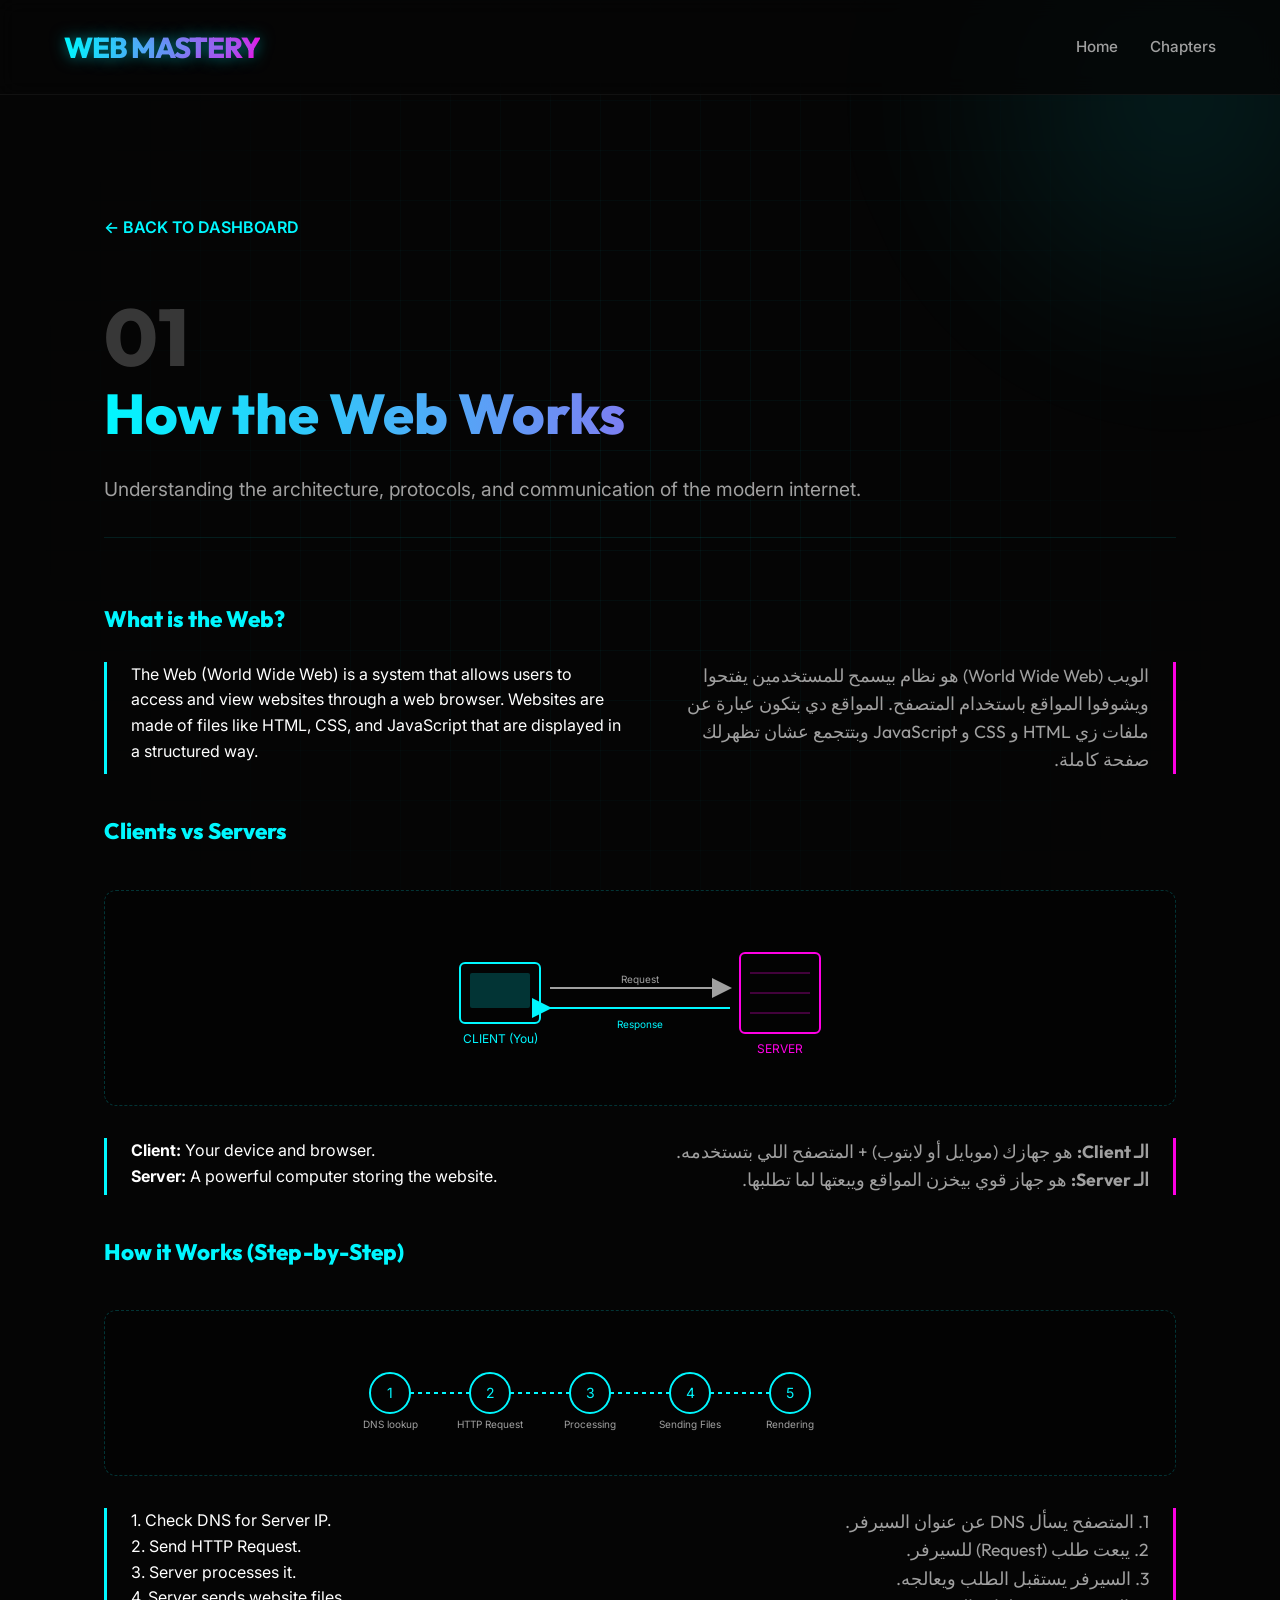
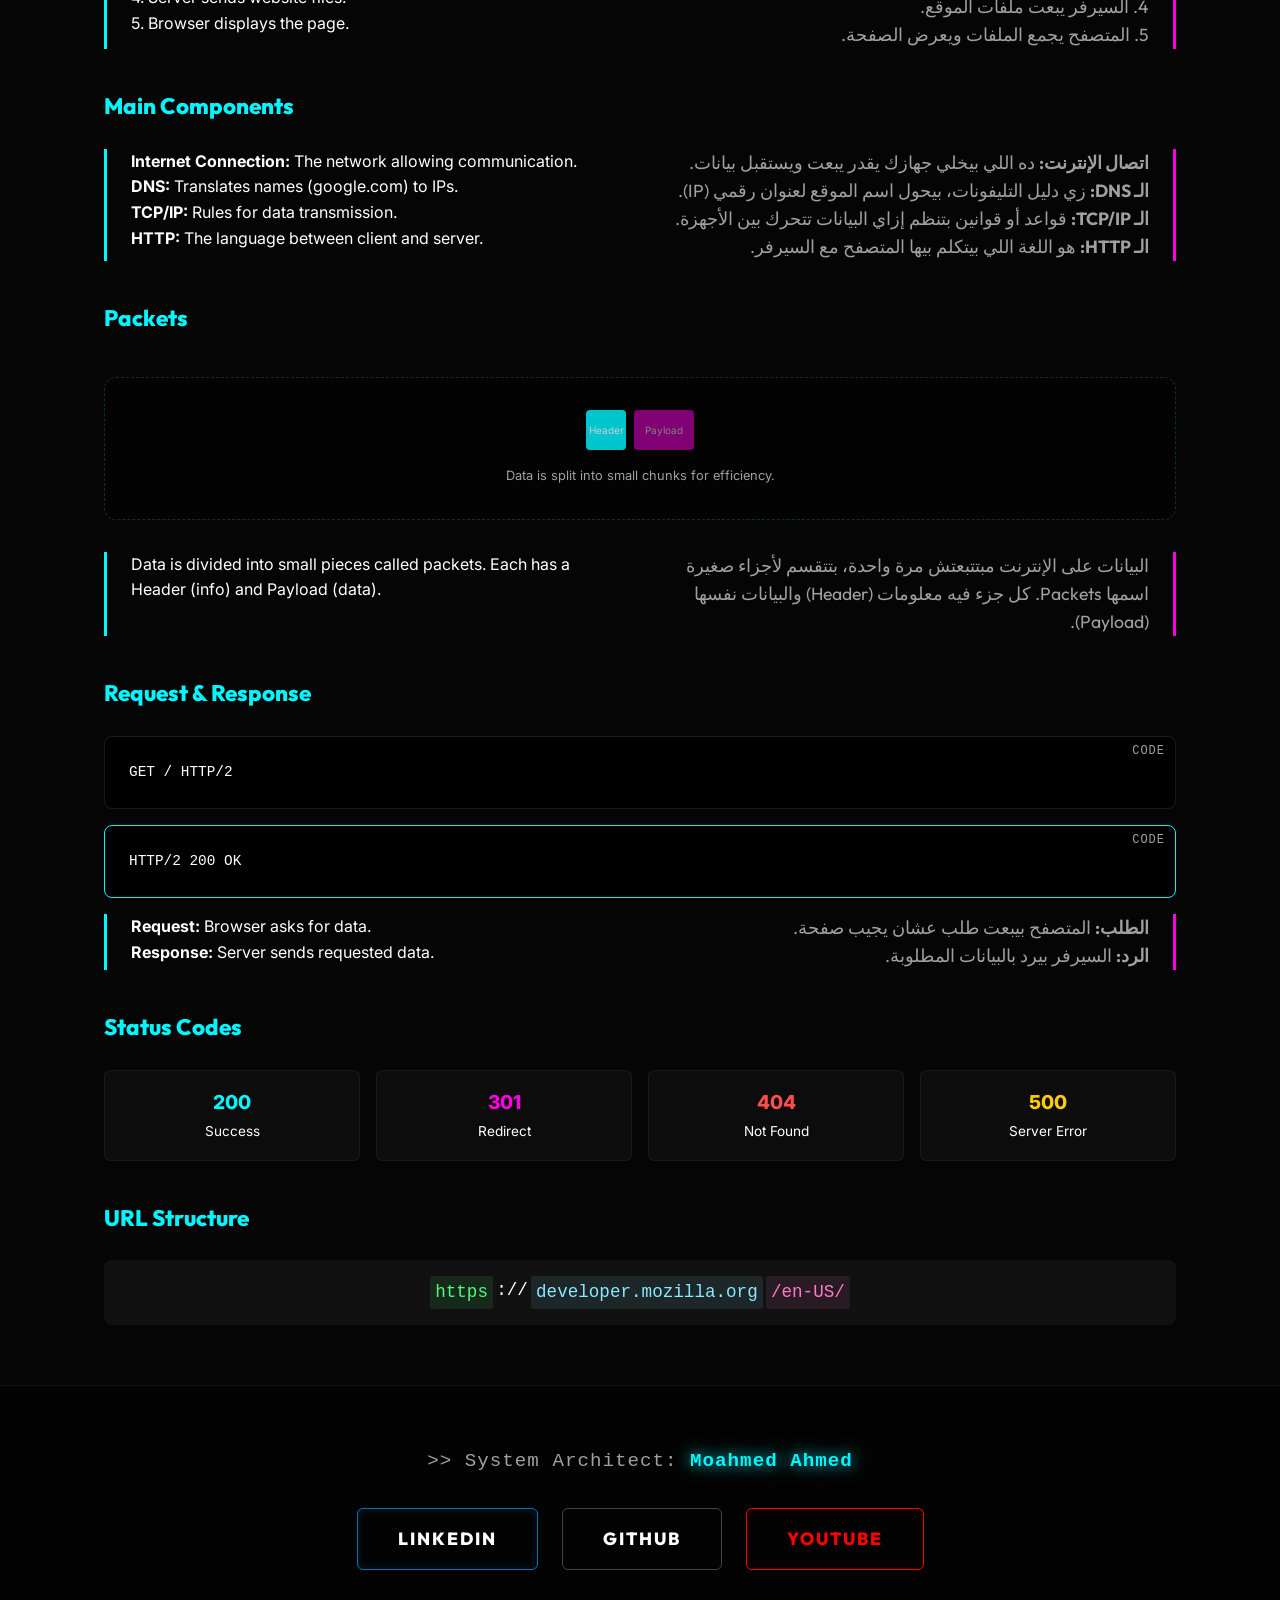
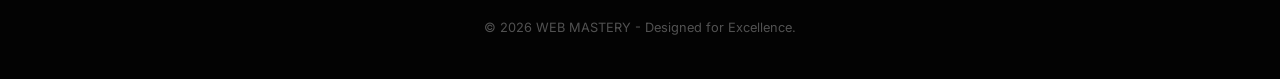
==== chapter1.html @ d3ded7be "Add files via upload" ====
<!DOCTYPE html>
<html lang="en">
<head>
    <meta charset="UTF-8">
    <meta name="viewport" content="width=device-width, initial-scale=1.0">
    <title>Chapter 1: How the Web Works | Master Web</title>
    <link rel="stylesheet" href="styles.css">
    <style>
        .chapter-page {
            padding: 120px 5% 60px;
            max-width: 1200px;
            margin: 0 auto;
        }
        .back-link {
            display: inline-flex;
            align-items: center;
            gap: 0.5rem;
            color: var(--primary);
            text-decoration: none;
            font-weight: 600;
            margin-bottom: 2rem;
            transition: var(--transition);
        }
        .back-link:hover {
            transform: translateX(-5px);
            text-shadow: var(--neon-glow);
        }
        .chapter-header {
            margin-bottom: 4rem;
            border-bottom: 1px solid rgba(0, 247, 255, 0.1);
            padding-bottom: 2rem;
        }
        .chapter-header h1 {
            font-size: 3.5rem;
            margin-bottom: 1rem;
            background: linear-gradient(to right, var(--primary), var(--secondary));
            -webkit-background-clip: text;
            background-clip: text;
            -webkit-text-fill-color: transparent;
        }
        .chapter-header p {
            color: var(--text-dim);
            font-size: 1.2rem;
        }
        /* Override modal scroll for full page */
        .chapter-content {
            overflow: visible;
        }
    </style>
</head>
<body>
    <div class="bg-grid"></div>
    <div class="bg-noise"></div>
    <div class="bg-glow"></div>

    <nav>
        <div class="logo">WEB MASTERY</div>
        <ul class="nav-links">
            <li><a href="index.html#home">Home</a></li>
            <li><a href="index.html#chapters">Chapters</a></li>
        </ul>
    </nav>

    <main class="chapter-page">
        <a href="index.html#chapters" class="back-link">← BACK TO DASHBOARD</a>
        
        <header class="chapter-header">
            <div class="card-num" style="position: static; opacity: 0.2; font-size: 5rem; margin-bottom: -2rem;">01</div>
            <h1>How the Web Works</h1>
            <p>Understanding the architecture, protocols, and communication of the modern internet.</p>
        </header>

        <div class="chapter-content">
            <!-- Section 1: What is the Web? -->
            <div class="section-block">
                <h4 class="section-subtitle">What is the Web?</h4>
                <div class="bilingual-block">
                    <div class="lang-en">
                        The Web (World Wide Web) is a system that allows users to access and view websites through a web browser. Websites are made of files like HTML, CSS, and JavaScript that are displayed in a structured way.
                    </div>
                    <div class="lang-ar">
                        الويب (World Wide Web) هو نظام بيسمح للمستخدمين يفتحوا ويشوفوا المواقع باستخدام المتصفح. المواقع دي بتكون عبارة عن ملفات زي HTML و CSS و JavaScript وبتتجمع عشان تظهرلك صفحة كاملة.
                    </div>
                </div>
            </div>

            <!-- Section 2: Clients vs Servers -->
            <div class="section-block">
                <h4 class="section-subtitle">Clients vs Servers</h4>
                <div class="diagram-container">
                    <svg width="400" height="150" viewBox="0 0 400 150">
                        <!-- Client -->
                        <rect x="20" y="40" width="80" height="60" rx="5" fill="none" stroke="var(--primary)" stroke-width="2" />
                        <rect x="30" y="50" width="60" height="35" rx="2" fill="var(--primary)" opacity="0.2" />
                        <text x="60" y="120" fill="var(--primary)" font-size="12" text-anchor="middle">CLIENT (You)</text>
                        
                        <!-- Arrows -->
                        <path d="M 110 65 L 290 65" stroke="var(--text-dim)" stroke-width="2" fill="none" marker-end="url(#arrow)" />
                        <path d="M 290 85 L 110 85" stroke="var(--primary)" stroke-width="2" fill="none" marker-end="url(#arrow-primary)" />
                        <text x="200" y="60" fill="var(--text-dim)" font-size="10" text-anchor="middle">Request</text>
                        <text x="200" y="105" fill="var(--primary)" font-size="10" text-anchor="middle">Response</text>

                        <!-- Server -->
                        <rect x="300" y="30" width="80" height="80" rx="5" fill="none" stroke="var(--secondary)" stroke-width="2" />
                        <line x1="310" y1="50" x2="370" y2="50" stroke="var(--secondary)" opacity="0.5" />
                        <line x1="310" y1="70" x2="370" y2="70" stroke="var(--secondary)" opacity="0.5" />
                        <line x1="310" y1="90" x2="370" y2="90" stroke="var(--secondary)" opacity="0.5" />
                        <text x="340" y="130" fill="var(--secondary)" font-size="12" text-anchor="middle">SERVER</text>

                        <defs>
                            <marker id="arrow" markerWidth="10" markerHeight="10" refX="9" refY="5" orientation="auto">
                                <path d="M0,0 L0,10 L10,5 Z" fill="var(--text-dim)" />
                            </marker>
                            <marker id="arrow-primary" markerWidth="10" markerHeight="10" refX="9" refY="5" orientation="auto">
                                <path d="M0,0 L0,10 L10,5 Z" fill="var(--primary)" />
                            </marker>
                        </defs>
                    </svg>
                </div>
                <div class="bilingual-block">
                    <div class="lang-en">
                        <strong>Client:</strong> Your device and browser. <br>
                        <strong>Server:</strong> A powerful computer storing the website.
                    </div>
                    <div class="lang-ar">
                        <strong>الـ Client:</strong> هو جهازك (موبايل أو لابتوب) + المتصفح اللي بتستخدمه. <br>
                        <strong>الـ Server:</strong> هو جهاز قوي بيخزن المواقع ويبعتها لما تطلبها.
                    </div>
                </div>
            </div>

            <!-- Section 3: How it Works (Flow) -->
            <div class="section-block">
                <h4 class="section-subtitle">How it Works (Step-by-Step)</h4>
                <div class="diagram-container">
                    <svg width="600" height="100" viewBox="0 0 600 100">
                        <!-- Steps circles -->
                        <circle cx="50" cy="50" r="20" fill="none" stroke="var(--primary)" stroke-width="2" />
                        <text x="50" y="55" fill="var(--primary)" font-size="14" text-anchor="middle">1</text>
                        
                        <line x1="70" y1="50" x2="130" y2="50" stroke="var(--primary)" stroke-width="2" stroke-dasharray="4" />
                        
                        <circle cx="150" cy="50" r="20" fill="none" stroke="var(--primary)" stroke-width="2" />
                        <text x="150" y="55" fill="var(--primary)" font-size="14" text-anchor="middle">2</text>
                        
                        <line x1="170" y1="50" x2="230" y2="50" stroke="var(--primary)" stroke-width="2" stroke-dasharray="4" />
                        
                        <circle cx="250" cy="50" r="20" fill="none" stroke="var(--primary)" stroke-width="2" />
                        <text x="250" y="55" fill="var(--primary)" font-size="14" text-anchor="middle">3</text>
                        
                        <line x1="270" y1="50" x2="330" y2="50" stroke="var(--primary)" stroke-width="2" stroke-dasharray="4" />

                        <circle cx="350" cy="50" r="20" fill="none" stroke="var(--primary)" stroke-width="2" />
                        <text x="350" y="55" fill="var(--primary)" font-size="14" text-anchor="middle">4</text>

                        <line x1="370" y1="50" x2="430" y2="50" stroke="var(--primary)" stroke-width="2" stroke-dasharray="4" />

                        <circle cx="450" cy="50" r="20" fill="none" stroke="var(--primary)" stroke-width="2" />
                        <text x="450" y="55" fill="var(--primary)" font-size="14" text-anchor="middle">5</text>
                        
                        <!-- Labels -->
                        <text x="50" y="85" fill="var(--text-dim)" font-size="10" text-anchor="middle">DNS lookup</text>
                        <text x="150" y="85" fill="var(--text-dim)" font-size="10" text-anchor="middle">HTTP Request</text>
                        <text x="250" y="85" fill="var(--text-dim)" font-size="10" text-anchor="middle">Processing</text>
                        <text x="350" y="85" fill="var(--text-dim)" font-size="10" text-anchor="middle">Sending Files</text>
                        <text x="450" y="85" fill="var(--text-dim)" font-size="10" text-anchor="middle">Rendering</text>
                    </svg>
                </div>
                <div class="bilingual-block">
                    <div class="lang-en">
                        1. Check DNS for Server IP. <br>
                        2. Send HTTP Request. <br>
                        3. Server processes it. <br>
                        4. Server sends website files. <br>
                        5. Browser displays the page.
                    </div>
                    <div class="lang-ar">
                        1. المتصفح يسأل DNS عن عنوان السيرفر. <br>
                        2. يبعت طلب (Request) للسيرفر. <br>
                        3. السيرفر يستقبل الطلب ويعالجه. <br>
                        4. السيرفر يبعت ملفات الموقع. <br>
                        5. المتصفح يجمع الملفات ويعرض الصفحة.
                    </div>
                </div>
            </div>

            <!-- Section 4: Components -->
            <div class="section-block">
                <h4 class="section-subtitle">Main Components</h4>
                <div class="bilingual-block">
                    <div class="lang-en">
                        <strong>Internet Connection:</strong> The network allowing communication. <br>
                        <strong>DNS:</strong> Translates names (google.com) to IPs. <br>
                        <strong>TCP/IP:</strong> Rules for data transmission. <br>
                        <strong>HTTP:</strong> The language between client and server.
                    </div>
                    <div class="lang-ar">
                        <strong>اتصال الإنترنت:</strong> ده اللي بيخلي جهازك يقدر يبعت ويستقبل بيانات. <br>
                        <strong>الـ DNS:</strong> زي دليل التليفونات، بيحول اسم الموقع لعنوان رقمي (IP). <br>
                        <strong>الـ TCP/IP:</strong> قواعد أو قوانين بتنظم إزاي البيانات تتحرك بين الأجهزة. <br>
                        <strong>الـ HTTP:</strong> هو اللغة اللي بيتكلم بيها المتصفح مع السيرفر.
                    </div>
                </div>
            </div>

            <!-- Section 5: Packets -->
            <div class="section-block">
                <h4 class="section-subtitle">Packets</h4>
                <div class="diagram-container" style="flex-direction: column; gap: 1rem;">
                     <div style="display: flex; gap: 0.5rem;">
                        <div style="width: 40px; height: 40px; background: var(--primary); opacity: 0.8; border-radius: 4px; display: flex; align-items: center; justify-content: center; font-size: 10px;">Header</div>
                        <div style="width: 60px; height: 40px; background: var(--secondary); opacity: 0.5; border-radius: 4px; display: flex; align-items: center; justify-content: center; font-size: 10px;">Payload</div>
                     </div>
                     <p style="font-size: 0.8rem; color: var(--text-dim);">Data is split into small chunks for efficiency.</p>
                </div>
                <div class="bilingual-block">
                    <div class="lang-en">
                        Data is divided into small pieces called packets. Each has a Header (info) and Payload (data).
                    </div>
                    <div class="lang-ar">
                        البيانات على الإنترنت مبتتبعتش مرة واحدة، بتتقسم لأجزاء صغيرة اسمها Packets. كل جزء فيه معلومات (Header) والبيانات نفسها (Payload).
                    </div>
                </div>
            </div>

            <!-- Section 6: Request/Response -->
            <div class="section-block">
                <h4 class="section-subtitle">Request & Response</h4>
                <div class="code-block">GET / HTTP/2</div>
                <div class="code-block" style="border-color: var(--primary);">HTTP/2 200 OK</div>
                <div class="bilingual-block">
                    <div class="lang-en">
                        <strong>Request:</strong> Browser asks for data. <br>
                        <strong>Response:</strong> Server sends requested data.
                    </div>
                    <div class="lang-ar">
                        <strong>الطلب:</strong> المتصفح بيبعت طلب عشان يجيب صفحة. <br>
                        <strong>الرد:</strong> السيرفر بيرد بالبيانات المطلوبة.
                    </div>
                </div>
            </div>

            <!-- Section 7: Status Codes -->
            <div class="section-block">
                <h4 class="section-subtitle">Status Codes</h4>
                <div class="status-grid">
                    <div class="status-item"><span class="status-code">200</span><span class="status-label">Success</span></div>
                    <div class="status-item"><span class="status-code" style="color: var(--secondary)">301</span><span class="status-label">Redirect</span></div>
                    <div class="status-item"><span class="status-code" style="color: #ff4d4d">404</span><span class="status-label">Not Found</span></div>
                    <div class="status-item"><span class="status-code" style="color: #ffcc00">500</span><span class="status-label">Server Error</span></div>
                </div>
            </div>

            <!-- Section 8: URL Structure -->
            <div class="section-block">
                <h4 class="section-subtitle">URL Structure</h4>
                <div class="url-box">
                    <span class="url-part url-proto">https</span>
                    <span>://</span>
                    <span class="url-part url-domain">developer.mozilla.org</span>
                    <span class="url-part url-path">/en-US/</span>
                </div>
            </div>
        </div>
    </main>

    <footer class="social-footer">
        <div class="architect-info">
            &gt;&gt; System Architect: <span class="architect-name">Moahmed Ahmed</span>
        </div>
        <div class="social-btns">
            <a href="https://www.linkedin.com/in/moahmed-ahmed-02523532b?utm_source=share&utm_campaign=share_via&utm_content=profile&utm_medium=android_app" target="_blank" class="social-btn linkedin">Linkedin</a>
            <a href="https://github.com/supermohamed55555-hash" target="_blank" class="social-btn github">Github</a>
            <a href="https://youtube.com/@moahmedahmed9619?si=KhrSEPUL35puGBmr" target="_blank" class="social-btn youtube">Youtube</a>
        </div>
        <p class="copyright" style="margin-top: 3rem; opacity: 0.5; font-size: 0.8rem;">&copy; 2026 WEB MASTERY - Designed for Excellence.</p>
    </footer>

    <script src="script.js"></script>
</body>
</html>
---- styles.css ----
@import url('https://fonts.googleapis.com/css2?family=Outfit:wght@300;400;600;800&family=Inter:wght@300;400;500;700&display=swap');

:root {
    --bg-deep: #050505;
    --bg-dark: #0a0a0a;
    --bg-card: rgba(20, 20, 20, 0.7);
    --primary: #00f7ff;
    --secondary: #ff00e5;
    --accent: #ffcc00;
    --text-main: #ffffff;
    --text-dim: #a0a0a0;
    --neon-glow: 0 0 15px rgba(0, 247, 255, 0.5);
    --neon-border: 1px solid rgba(0, 247, 255, 0.3);
    --transition: all 0.4s cubic-bezier(0.4, 0, 0.2, 1);
}

* {
    margin: 0;
    padding: 0;
    box-sizing: border-box;
}

body {
    background-color: var(--bg-deep);
    color: var(--text-main);
    font-family: 'Inter', sans-serif;
    line-height: 1.6;
    overflow-x: hidden;
    scroll-behavior: smooth;
}

/* Custom Scrollbar */
::-webkit-scrollbar {
    width: 8px;
}
::-webkit-scrollbar-track {
    background: var(--bg-deep);
}
::-webkit-scrollbar-thumb {
    background: #222;
    border-radius: 4px;
}
::-webkit-scrollbar-thumb:hover {
    background: var(--primary);
    box-shadow: var(--neon-glow);
}

h1, h2, h3, h4 {
    font-family: 'Outfit', sans-serif;
    font-weight: 800;
}

/* Background Animation */
.bg-grid {
    position: fixed;
    top: 0;
    left: 0;
    width: 100%;
    height: 100%;
    z-index: -1;
    background-image: 
        linear-gradient(rgba(0, 247, 255, 0.05) 1px, transparent 1px),
        linear-gradient(90deg, rgba(0, 247, 255, 0.05) 1px, transparent 1px);
    background-size: 50px 50px;
    mask-image: radial-gradient(circle, black, transparent 80%);
}

.bg-noise {
    position: fixed;
    top: 0; left: 0;
    width: 100%; height: 100%;
    opacity: 0.05;
    z-index: -1;
    pointer-events: none;
    background-image: url('https://grainy-gradients.vercel.app/noise.svg');
}

.bg-glow {
    position: fixed;
    width: 600px;
    height: 600px;
    background: radial-gradient(circle, rgba(0, 247, 255, 0.1), transparent 70%);
    top: -200px;
    right: -200px;
    z-index: -1;
    filter: blur(50px);
}

/* Navbar */
nav {
    display: flex;
    justify-content: space-between;
    align-items: center;
    padding: 1.5rem 5%;
    position: sticky;
    top: 0;
    background: rgba(5, 5, 5, 0.8);
    backdrop-filter: blur(10px);
    border-bottom: 1px solid rgba(255, 255, 255, 0.05);
    z-index: 1000;
}

.logo {
    font-size: 1.8rem;
    font-family: 'Outfit', sans-serif;
    font-weight: 800;
    letter-spacing: -1px;
    background: linear-gradient(to right, var(--primary), var(--secondary));
    -webkit-background-clip: text;
    background-clip: text;
    -webkit-text-fill-color: transparent;
    text-shadow: var(--neon-glow);
}

.nav-links {
    display: flex;
    gap: 2rem;
    list-style: none;
}

.nav-links a {
    text-decoration: none;
    color: var(--text-dim);
    font-weight: 500;
    transition: var(--transition);
    font-size: 0.95rem;
}

.nav-links a:hover {
    color: var(--primary);
    text-shadow: var(--neon-glow);
}

/* Hero Section */
.hero {
    height: 90vh;
    display: flex;
    flex-direction: column;
    justify-content: center;
    align-items: center;
    text-align: center;
    padding: 0 5%;
}

.hero h1 {
    font-size: 5rem;
    margin-bottom: 1.5rem;
    line-height: 1.1;
    animation: fadeInUp 1s ease-out;
}

.hero p {
    font-size: 1.2rem;
    color: var(--text-dim);
    max-width: 700px;
    margin-bottom: 3rem;
    animation: fadeInUp 1s ease-out 0.2s backwards;
}

.btn-primary {
    padding: 1rem 2.5rem;
    background: transparent;
    border: 2px solid var(--primary);
    color: var(--primary);
    font-family: 'Outfit', sans-serif;
    font-weight: 600;
    font-size: 1.1rem;
    cursor: pointer;
    border-radius: 4px;
    position: relative;
    overflow: hidden;
    transition: var(--transition);
    animation: fadeInUp 1s ease-out 0.4s backwards;
}

.btn-primary:hover {
    background: var(--primary);
    color: var(--bg-deep);
    box-shadow: 0 0 30px rgba(0, 247, 255, 0.4);
}

/* Chapter Grid */
.chapters {
    padding: 100px 5%;
    max-width: 1400px;
    margin: 0 auto;
}

.section-title {
    font-size: 3rem;
    margin-bottom: 4rem;
    text-align: center;
    position: relative;
}

.section-title::after {
    content: '';
    position: absolute;
    bottom: -15px;
    left: 50%;
    transform: translateX(-50%);
    width: 60px;
    height: 4px;
    background: var(--primary);
    box-shadow: var(--neon-glow);
}

.card-link {
    text-decoration: none;
    color: inherit;
    display: block;
}

.grid {
    display: grid;
    grid-template-columns: repeat(auto-fill, minmax(350px, 1fr));
    gap: 2.5rem;
}

.card {
    background: var(--bg-card);
    border: 1px solid rgba(255, 255, 255, 0.05);
    padding: 2.5rem;
    border-radius: 12px;
    transition: var(--transition);
    position: relative;
    overflow: hidden;
    cursor: pointer;
    backdrop-filter: blur(10px);
}

.card::before {
    content: '';
    position: absolute;
    top: 0;
    left: 0;
    width: 100%;
    height: 3px;
    background: linear-gradient(90deg, var(--primary), var(--secondary));
    transform: scaleX(0);
    transform-origin: left;
    transition: var(--transition);
}

.card:hover {
    transform: translateY(-10px);
    border-color: rgba(0, 247, 255, 0.2);
    box-shadow: 0 20px 40px rgba(0, 0, 0, 0.4);
}

.card:hover::before {
    transform: scaleX(1);
}

.card-num {
    font-family: 'Outfit', sans-serif;
    font-weight: 800;
    font-size: 3rem;
    opacity: 0.1;
    position: absolute;
    top: 20px;
    right: 30px;
    transition: var(--transition);
}

.card:hover .card-num {
    opacity: 0.4;
    color: var(--primary);
}

.card h3 {
    font-size: 1.6rem;
    margin-bottom: 1rem;
    color: var(--primary);
}

.card p {
    color: var(--text-dim);
    font-size: 0.95rem;
}

.card .explore-btn {
    margin-top: 2rem;
    display: inline-block;
    color: white;
    font-size: 0.9rem;
    font-weight: 600;
    text-transform: uppercase;
    letter-spacing: 2px;
    border-bottom: 2px solid transparent;
    transition: var(--transition);
}

.card:hover .explore-btn {
    color: var(--primary);
    border-bottom-color: var(--primary);
}

/* Animations */
@keyframes fadeInUp {
    from {
        opacity: 0;
        transform: translateY(30px);
    }
    to {
        opacity: 1;
        transform: translateY(0);
    }
}

/* Footer */
footer {
    padding: 60px 5%;
    border-top: 1px solid rgba(255, 255, 255, 0.05);
    text-align: center;
    background: var(--bg-dark);
}

.social-links {
    display: flex;
    justify-content: center;
    gap: 2rem;
    margin-bottom: 2rem;
}

.social-links a {
    color: var(--text-dim);
    font-size: 1.5rem;
    transition: var(--transition);
}

.social-links a:hover {
    color: var(--primary);
    transform: scale(1.2);
}

.copyright {
    color: var(--text-dim);
    font-size: 0.85rem;
}

@media (max-width: 768px) {
    .hero h1 {
        font-size: 3.5rem;
    }
    .grid {
        grid-template-columns: 1fr;
    }
    .nav-links {
        display: none;
    }
}

/* Modal Styles */
.modal {
    display: none;
    position: fixed;
    z-index: 2000;
    left: 0;
    top: 0;
    width: 100%;
    height: 100%;
    background-color: rgba(0, 0, 0, 0.9);
    backdrop-filter: blur(15px);
    opacity: 0;
    transition: opacity 0.3s ease;
}

.modal.active {
    display: flex;
    justify-content: center;
    align-items: center;
    opacity: 1;
}

.modal-content {
    background: var(--bg-card);
    border: 1px solid rgba(0, 247, 255, 0.2);
    padding: 3rem;
    width: 95%;
    max-width: 1000px;
    border-radius: 20px;
    position: relative;
    box-shadow: 0 0 50px rgba(0, 0, 0, 0.5);
    transform: scale(0.9);
    transition: transform 0.4s cubic-bezier(0.175, 0.885, 0.32, 1.275);
    max-height: 90vh;
    overflow-y: auto;
}

.modal.active .modal-content {
    transform: scale(1);
}

/* Custom Scrollbar for Modal Content */
.modal-content::-webkit-scrollbar {
    width: 6px;
}
.modal-content::-webkit-scrollbar-track {
    background: rgba(255, 255, 255, 0.02);
}
.modal-content::-webkit-scrollbar-thumb {
    background: rgba(0, 247, 255, 0.2);
    border-radius: 3px;
}

.close-btn {
    position: absolute;
    top: 20px;
    right: 25px;
    color: var(--text-dim);
    font-size: 2rem;
    cursor: pointer;
    transition: var(--transition);
}

.close-btn:hover {
    color: var(--primary);
}

.modal-divider {
    height: 2px;
    background: linear-gradient(90deg, var(--primary), transparent);
    margin: 1.5rem 0;
}

.loader {
    width: 40px;
    height: 40px;
    border: 3px solid rgba(0, 247, 255, 0.1);
    border-top-color: var(--primary);
    border-radius: 50%;
    animation: spin 1s linear infinite;
    margin: 2rem auto;
}

@keyframes spin {
    to { transform: rotate(360deg); }
}

/* Chapter Content Styling */
.chapter-content {
    display: flex;
    flex-direction: column;
    gap: 2.5rem;
}

.section-block {
    display: flex;
    flex-direction: column;
    gap: 1rem;
}

.bilingual-block {
    display: grid;
    grid-template-columns: 1fr 1fr;
    gap: 2rem;
}

.lang-en {
    color: var(--text-main);
    font-size: 1rem;
    border-left: 3px solid var(--primary);
    padding-left: 1.5rem;
}

.lang-ar {
    color: var(--text-dim);
    font-size: 1.1rem;
    direction: rtl;
    text-align: right;
    border-right: 3px solid var(--secondary);
    padding-right: 1.5rem;
    font-family: 'Outfit', sans-serif; /* Fallback or specific Arabic font if needed */
}

h4.section-subtitle {
    font-size: 1.4rem;
    color: var(--primary);
    margin-bottom: 0.5rem;
}

.diagram-container {
    background: rgba(0, 0, 0, 0.3);
    border-radius: 12px;
    padding: 2rem;
    display: flex;
    justify-content: center;
    align-items: center;
    margin: 1rem 0;
    border: 1px dashed rgba(0, 247, 255, 0.2);
}

.code-block {
    background: #000;
    padding: 1.5rem;
    border-radius: 8px;
    font-family: 'Courier New', Courier, monospace;
    font-size: 0.9rem;
    position: relative;
    border: 1px solid rgba(255, 255, 255, 0.1);
    overflow-x: auto;
}

.code-block::before {
    content: 'CODE';
    position: absolute;
    top: 5px;
    right: 10px;
    font-size: 0.75rem;
    color: var(--text-dim);
    letter-spacing: 1px;
}

.status-grid {
    display: grid;
    grid-template-columns: repeat(auto-fit, minmax(150px, 1fr));
    gap: 1rem;
}

.status-item {
    background: rgba(255, 255, 255, 0.03);
    padding: 1rem;
    border-radius: 6px;
    text-align: center;
    border: 1px solid rgba(255, 255, 255, 0.05);
}

.status-code {
    display: block;
    font-weight: 800;
    color: var(--primary);
    font-size: 1.2rem;
}

.status-label {
    font-size: 0.85rem;
}

.url-box {
    background: #111;
    padding: 1rem;
    border-radius: 8px;
    font-family: monospace;
    display: flex;
    gap: 0.2rem;
    font-size: 1.1rem;
    justify-content: center;
}

.url-part {
    padding: 2px 5px;
    border-radius: 3px;
}

.url-proto { color: #50fa7b; background: rgba(80, 250, 123, 0.1); }
.url-domain { color: #8be9fd; background: rgba(139, 233, 253, 0.1); }
.url-path { color: #ff79c6; background: rgba(255, 121, 198, 0.1); }


/* Social Footer (System Architect) */
.social-footer {
    padding: 60px 5% 40px;
    background: rgba(0, 0, 0, 0.4);
    border-top: 1px solid rgba(0, 247, 255, 0.1);
    text-align: center;
    position: relative;
    z-index: 10;
}

.architect-info {
    font-family: 'Courier New', Courier, monospace;
    font-size: 1.2rem;
    margin-bottom: 2rem;
    color: var(--text-dim);
    letter-spacing: 1px;
}

.architect-name {
    color: var(--primary);
    text-shadow: 0 0 15px var(--primary);
    font-weight: 800;
}

.social-btns {
    display: flex;
    justify-content: center;
    gap: 1.5rem;
    flex-wrap: wrap;
}

.social-btn {
    padding: 1rem 2.5rem;
    border: 1px solid;
    border-radius: 6px;
    text-decoration: none;
    font-weight: 800;
    font-family: 'Outfit', sans-serif;
    letter-spacing: 2px;
    font-size: 1.1rem;
    transition: var(--transition);
    text-transform: uppercase;
}

.social-btn.linkedin {
    color: #fff;
    border-color: #0077b5;
    box-shadow: inset 0 0 10px rgba(0, 119, 181, 0.2);
}
.social-btn.linkedin:hover {
    box-shadow: 0 0 20px rgba(0, 119, 181, 0.5), inset 0 0 15px rgba(0, 119, 181, 0.3);
    border-color: #00a0dc;
}

.social-btn.github {
    color: #fff;
    border-color: #444;
}
.social-btn.github:hover {
    box-shadow: 0 0 20px rgba(255, 255, 255, 0.1);
    border-color: #888;
}

.social-btn.youtube {
    color: #ff0000;
    border-color: #ff0000;
    box-shadow: inset 0 0 10px rgba(255, 0, 0, 0.1);
}
.social-btn.youtube:hover {
    box-shadow: 0 0 20px rgba(255, 0, 0, 0.4), inset 0 0 15px rgba(255, 0, 0, 0.2);
    border-color: #ff4444;
}

@media (max-width: 600px) {
    .social-btn { width: 100%; }
}

@media (max-width: 768px) {
    .bilingual-block {
        grid-template-columns: 1fr;
        gap: 1.5rem;
    }
    .lang-en, .lang-ar {
        border-left: none;
        border-right: none;
        padding: 0;
    }
    .lang-en {
        border-top: 2px solid var(--primary);
        padding-top: 1rem;
    }
    .lang-ar {
        border-top: 2px solid var(--secondary);
        padding-top: 1rem;
        text-align: left; /* Keep it left on mobile for easier reading? Or keep right? User said AR first usually */
    }
}
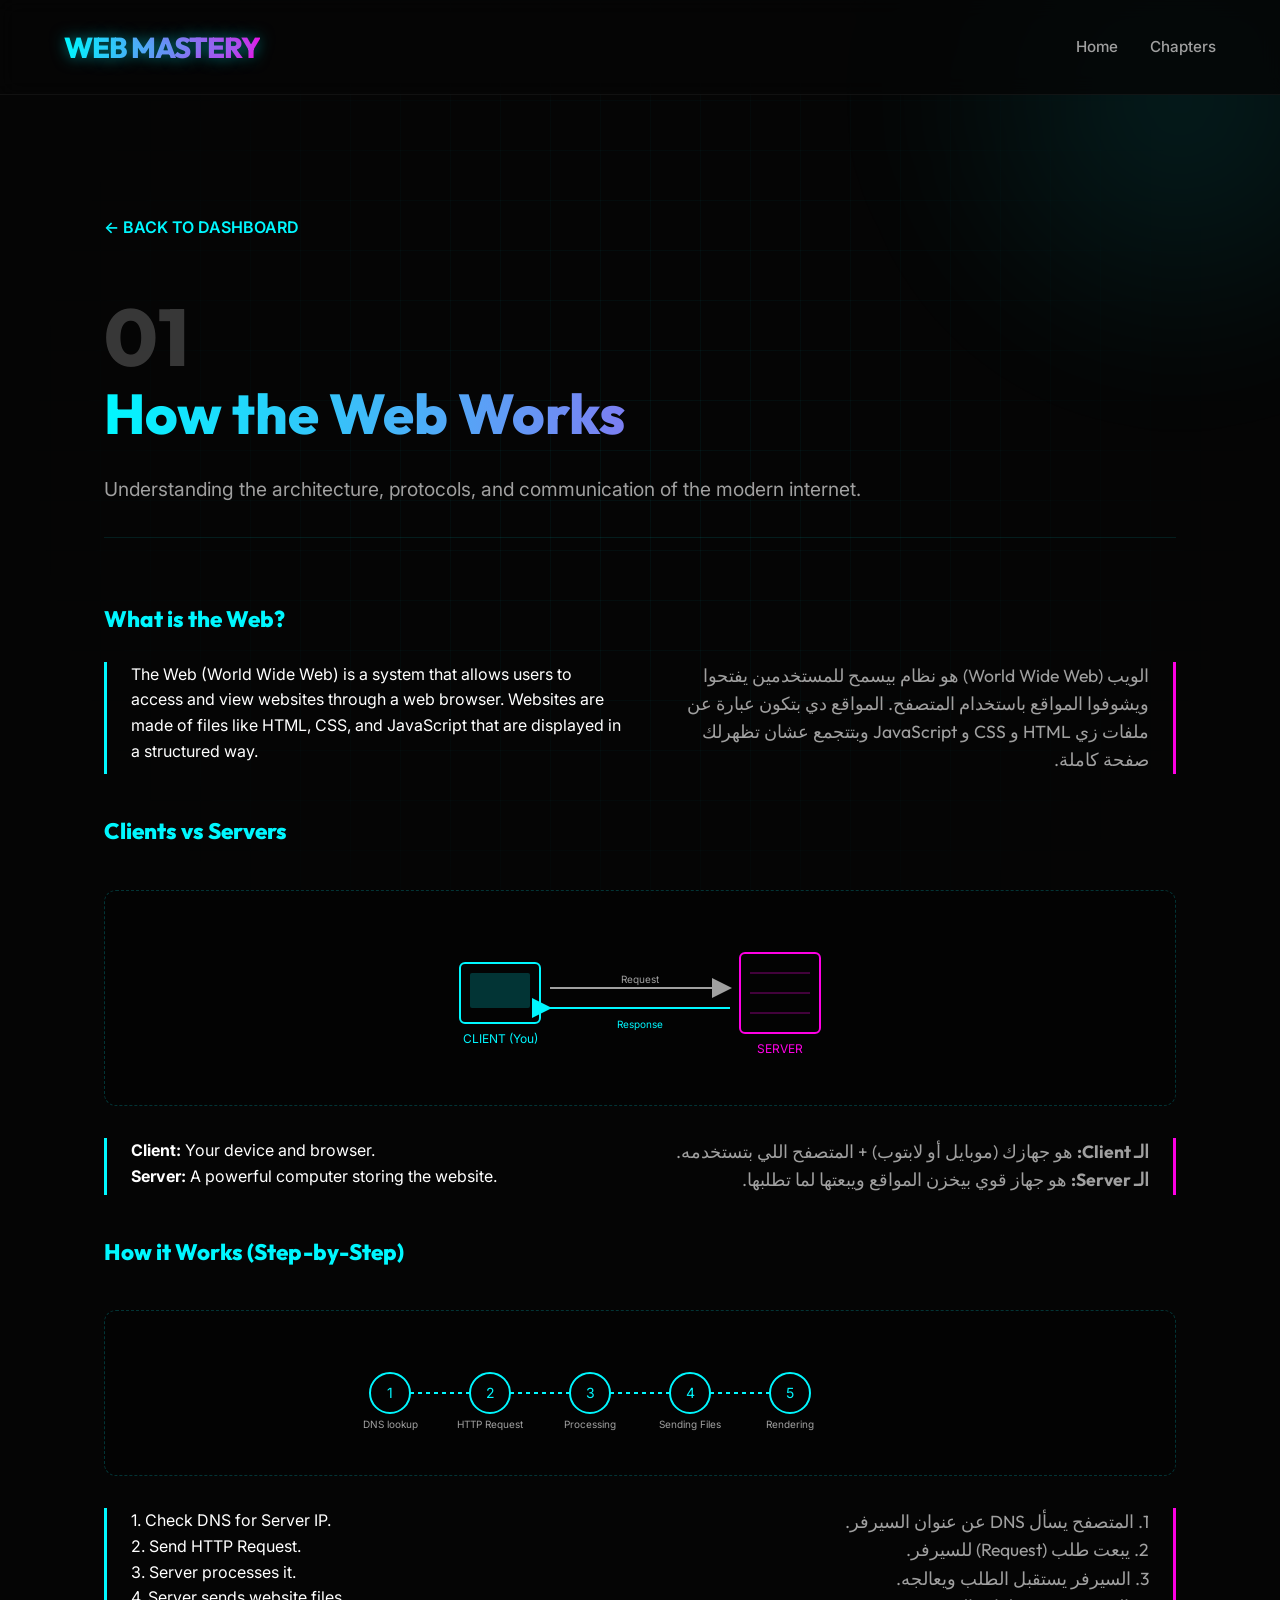
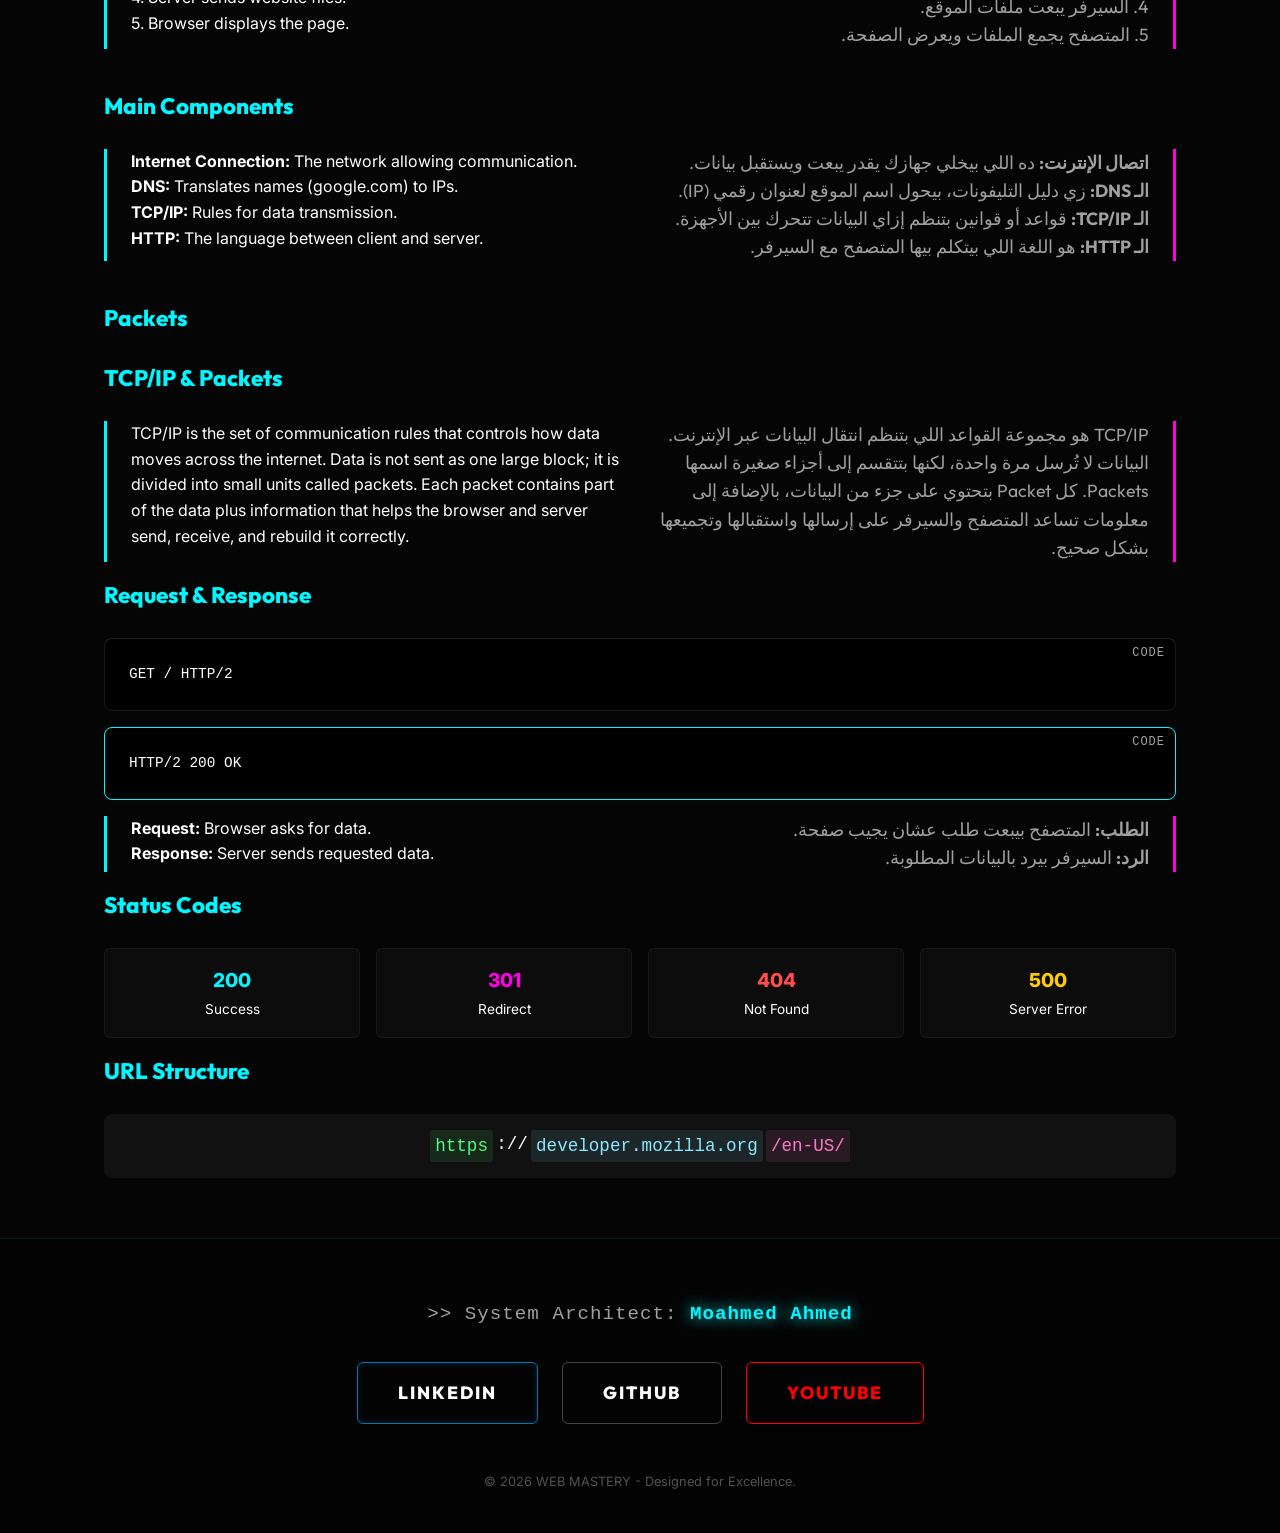
==== commit 4a40d6fc: "Revise packets section to include TCP/IP details Updated section on packets to include TCP/IP contex" ====
--- a/chapter1.html
+++ b/chapter1.html
@@ -206,19 +206,15 @@
             <!-- Section 5: Packets -->
             <div class="section-block">
                 <h4 class="section-subtitle">Packets</h4>
-                <div class="diagram-container" style="flex-direction: column; gap: 1rem;">
-                     <div style="display: flex; gap: 0.5rem;">
-                        <div style="width: 40px; height: 40px; background: var(--primary); opacity: 0.8; border-radius: 4px; display: flex; align-items: center; justify-content: center; font-size: 10px;">Header</div>
-                        <div style="width: 60px; height: 40px; background: var(--secondary); opacity: 0.5; border-radius: 4px; display: flex; align-items: center; justify-content: center; font-size: 10px;">Payload</div>
-                     </div>
-                     <p style="font-size: 0.8rem; color: var(--text-dim);">Data is split into small chunks for efficiency.</p>
-                </div>
-                <div class="bilingual-block">
-                    <div class="lang-en">
-                        Data is divided into small pieces called packets. Each has a Header (info) and Payload (data).
-                    </div>
-                    <div class="lang-ar">
-                        البيانات على الإنترنت مبتتبعتش مرة واحدة، بتتقسم لأجزاء صغيرة اسمها Packets. كل جزء فيه معلومات (Header) والبيانات نفسها (Payload).
+            <!-- Section 5: TCP/IP & Packets -->
+            <div class="section-block">
+                <h4 class="section-subtitle">TCP/IP & Packets</h4>
+                <div class="bilingual-block">
+                    <div class="lang-en">
+                        TCP/IP is the set of communication rules that controls how data moves across the internet. Data is not sent as one large block; it is divided into small units called packets. Each packet contains part of the data plus information that helps the browser and server send, receive, and rebuild it correctly.
+                    </div>
+                    <div class="lang-ar">
+                        TCP/IP هو مجموعة القواعد اللي بتنظم انتقال البيانات عبر الإنترنت. البيانات لا تُرسل مرة واحدة، لكنها بتتقسم إلى أجزاء صغيرة اسمها Packets. كل Packet بتحتوي على جزء من البيانات، بالإضافة إلى معلومات تساعد المتصفح والسيرفر على إرسالها واستقبالها وتجميعها بشكل صحيح.
                     </div>
                 </div>
             </div>
